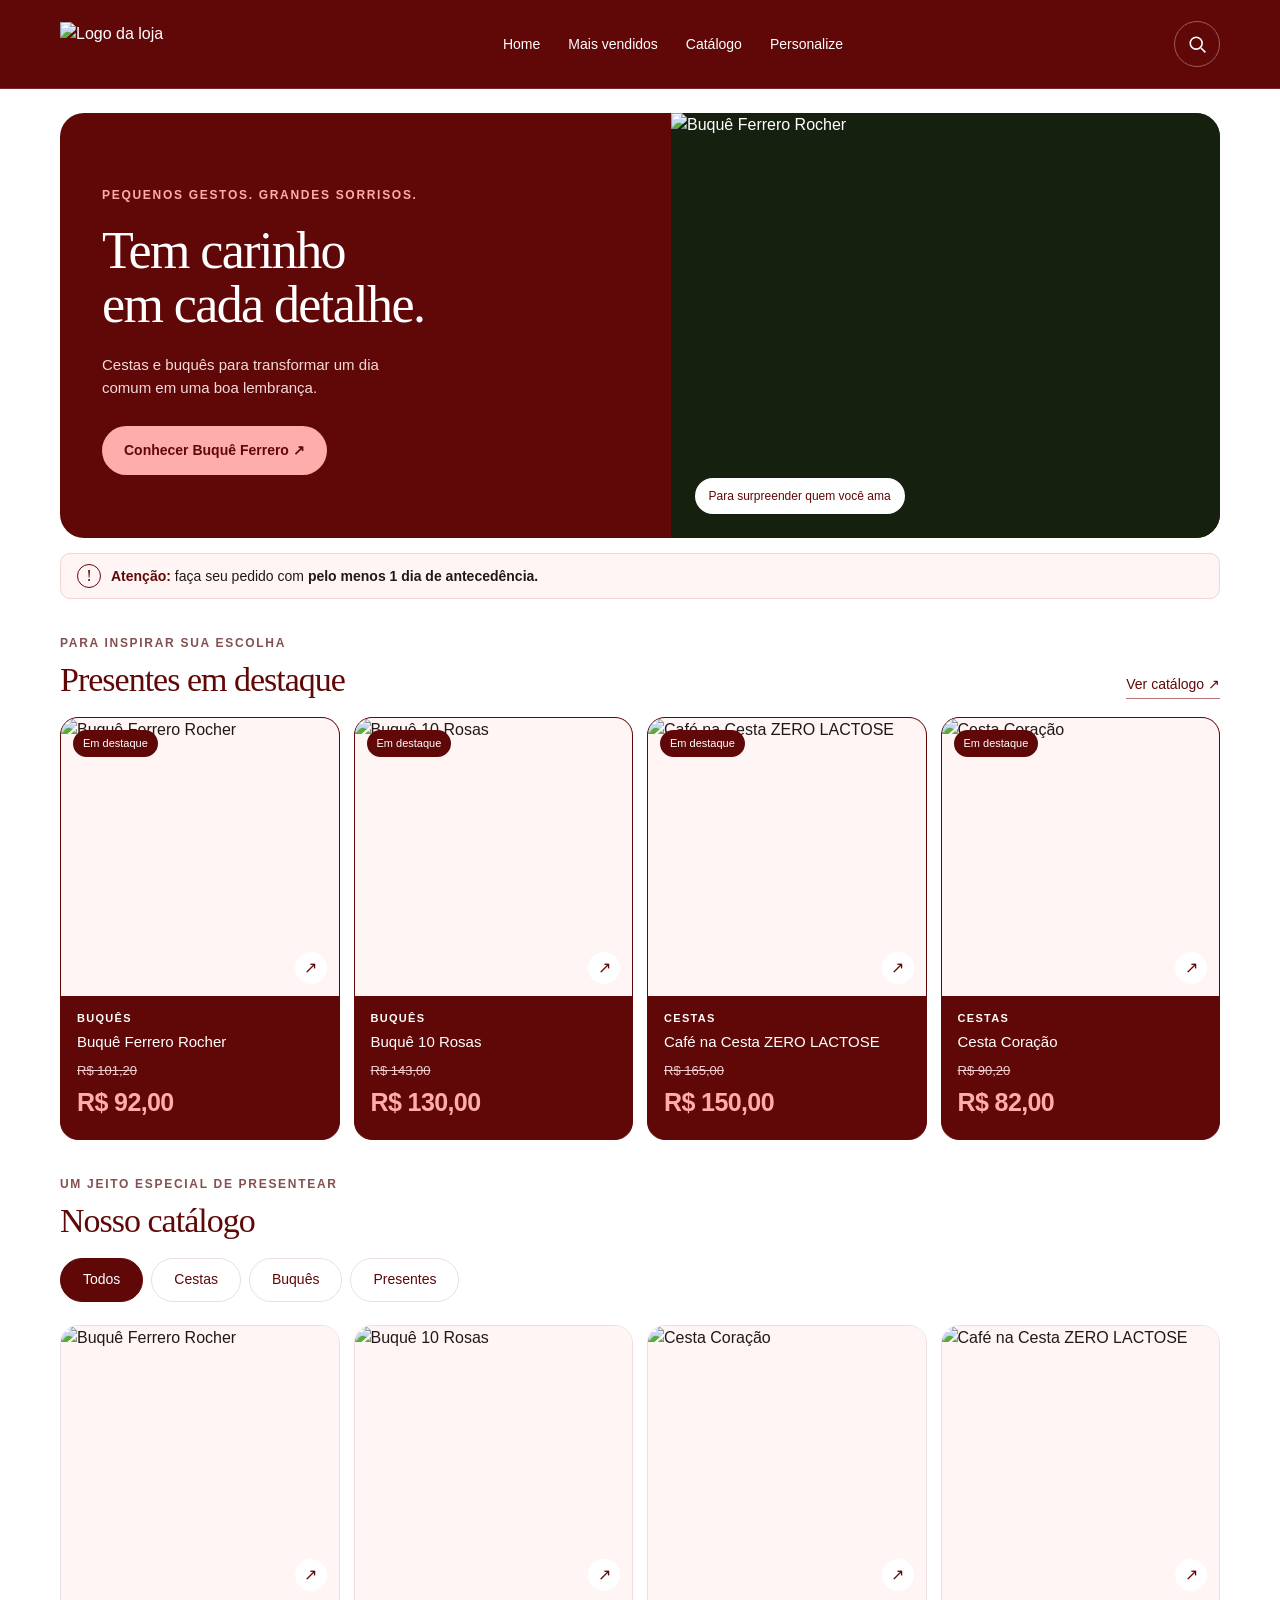
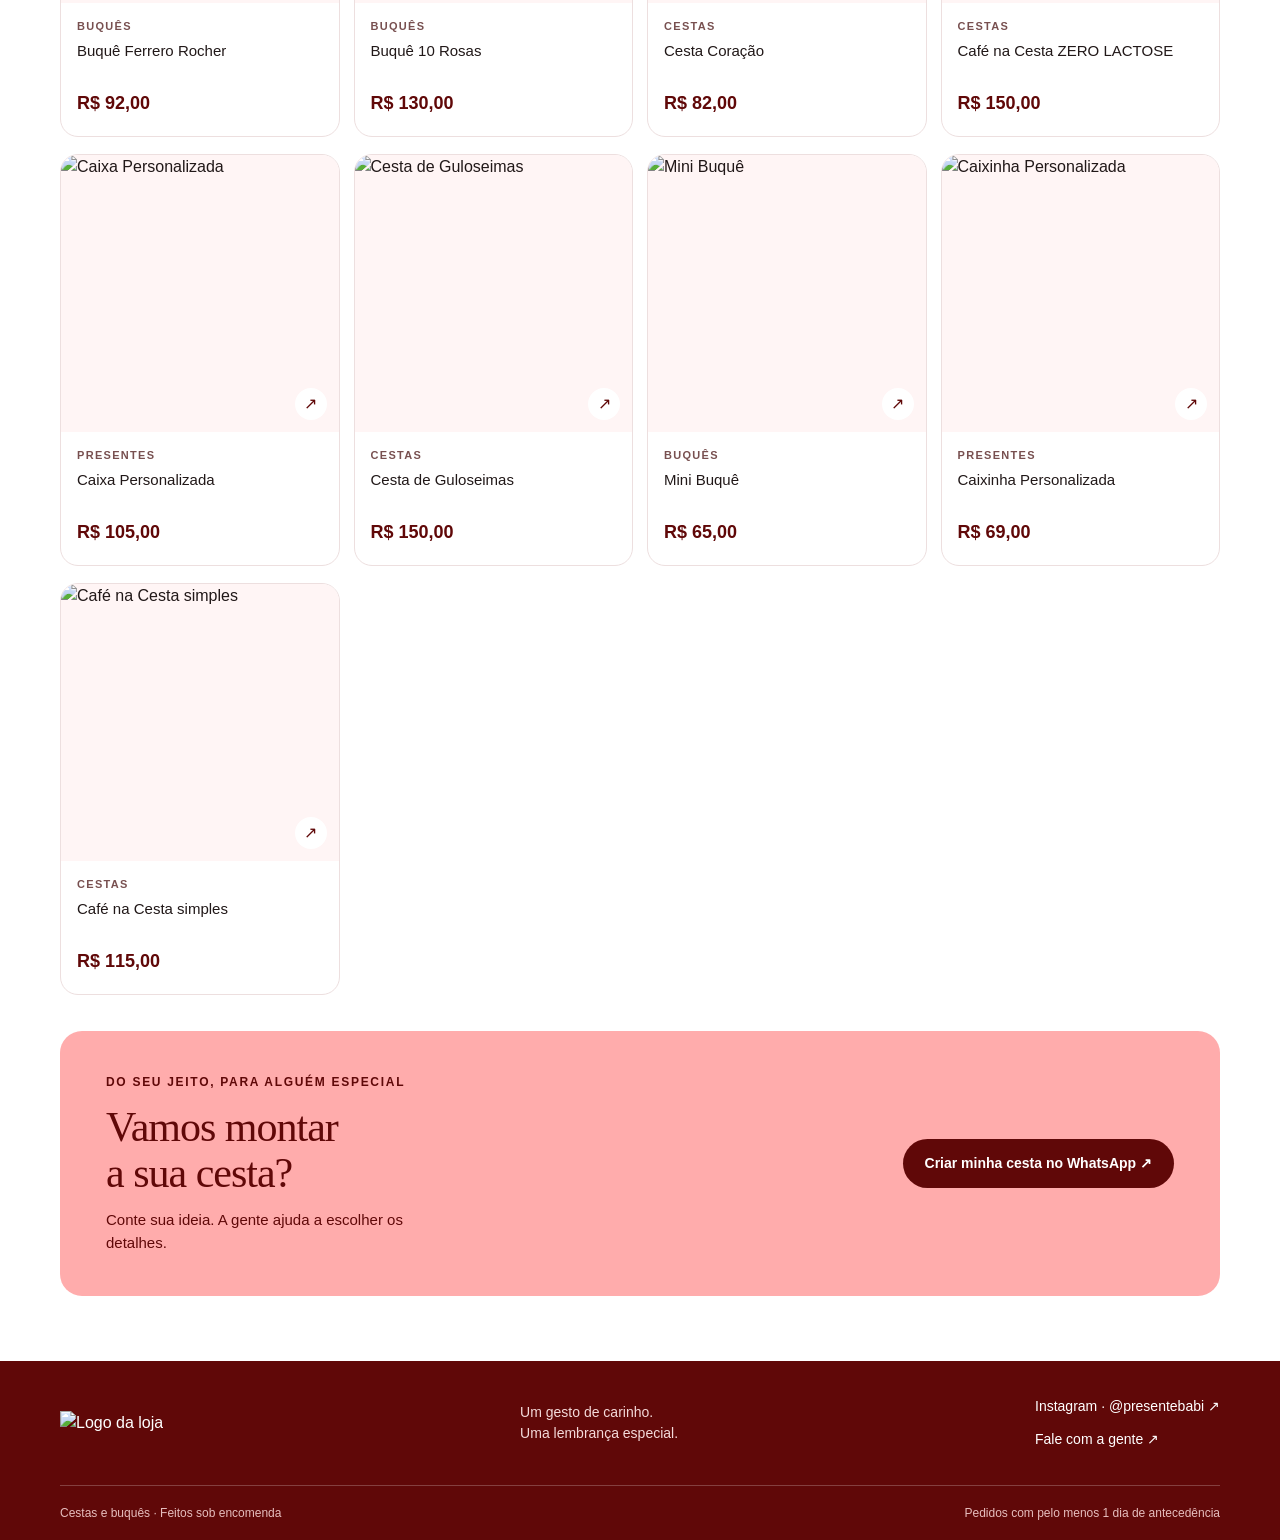
==== index.html @ 9cc2cc39 "Add files via upload" ====
<!doctype html>
<html lang="pt-BR"><head><meta charset="utf-8"><meta name="viewport" content="width=device-width,initial-scale=1"><meta name="theme-color" content="#600808"><title>Cestas e buquês | Um presente especial</title><meta name="description" content="Escolha sua cesta ou buquê e faça seu pedido pelo WhatsApp."><link rel="stylesheet" href="style.css?v=6"><script src="catalog.js?v=7" defer></script><script src="layout.js?v=5" defer></script><script src="motion.js?v=5" defer></script><script src="app.js?v=5" defer></script></head><body>
<div class="intro" aria-hidden="true"><img src="assets/logo.svg" alt=""></div><header></header><main id="home" class="home-main">
<section class="hero" aria-label="Ideias para presentear" aria-roledescription="carrossel">
<article class="slide" aria-label="1 de 2"><div class="hero-copy"><span class="eyebrow">Pequenos gestos. Grandes sorrisos.</span><h1>Tem carinho<br>em cada detalhe.</h1><p>Cestas e buquês para transformar um dia comum em uma boa lembrança.</p><a class="button light" href="produto.html?id=ferrero">Conhecer Buquê Ferrero ↗</a></div><div class="hero-image"><img src="assets/ferrero-real.png" alt="Buquê Ferrero Rocher" width="600" height="600" fetchpriority="high"><span class="image-caption">Para surpreender quem você ama</span></div></article>
<article class="slide" aria-label="2 de 2" hidden><div class="hero-copy"><span class="eyebrow">Uma surpresa cheia de sabor</span><h2>O presente que<br>abraça de longe.</h2><p>Escolha uma cesta e deixe o próximo momento ainda mais especial.</p><a class="button light" href="produto.html?id=guloseimas">Conhecer Cesta de Guloseimas ↗</a></div><div class="hero-image"><img src="assets/guloseimas-real.png" alt="Cesta de Guloseimas" width="600" height="600"><span class="image-caption">Para adoçar um momento especial</span></div></article>
</section>
<aside class="attention"><span class="attention-symbol" aria-hidden="true">!</span><p><strong>Atenção:</strong> faça seu pedido com <b>pelo menos 1 dia de antecedência.</b></p></aside>
<section id="mais-vendidos" class="product-section reveal"><div class="section-heading"><div><span class="eyebrow">Para inspirar sua escolha</span><h2>Presentes em destaque</h2></div><a class="text-link" href="#catalogo">Ver catálogo ↗</a></div><div id="featured" class="catalog"></div></section>
<section id="catalogo" class="product-section reveal"><div class="section-heading"><div><span class="eyebrow">Um jeito especial de presentear</span><h2>Nosso catálogo</h2></div></div><div class="categories" aria-label="Categorias"><button data-category="Todos" aria-pressed="true">Todos</button><button data-category="Cestas" aria-pressed="false">Cestas</button><button data-category="Buquês" aria-pressed="false">Buquês</button><button data-category="Presentes" aria-pressed="false">Presentes</button></div><p id="search-status" class="search-status" aria-live="polite"></p><div id="catalog" class="catalog"></div><div id="empty" class="empty" hidden><h3>Nenhum presente encontrado</h3><p>Tente outro nome ou veja todos os produtos.</p><button id="clear-search" class="button dark">Ver todos</button></div></section>
<section id="personalize" class="personalize reveal"><div><span class="eyebrow">Do seu jeito, para alguém especial</span><h2>Vamos montar<br>a sua cesta?</h2><p>Conte sua ideia. A gente ajuda a escolher os detalhes.</p></div><a class="button dark personal-link" href="https://wa.me/5519983321065">Criar minha cesta no WhatsApp ↗</a></section></main><footer></footer></body></html>
---- style.css ----
:root{--wine:#600808;--pink:#ffacac;--ink:#211818;--line:#eddfdf;--soft:#fff5f5}*{box-sizing:border-box}html{scroll-behavior:smooth;scroll-padding-top:115px}body{margin:0;background:#fff;color:var(--ink);font:16px/1.5 Arial,Helvetica,sans-serif}button,input,textarea{font:inherit}a{color:inherit;text-decoration:none}button{cursor:pointer;border:0}button,a,input,textarea{-webkit-tap-highlight-color:transparent}button:focus-visible,a:focus-visible,input:focus-visible,textarea:focus-visible{outline:3px solid #c95a5a;outline-offset:4px}[hidden]{display:none!important}h1,h2,h3,p{margin:0}h1,h2{font-weight:500;letter-spacing:-1px;line-height:1.12}header{position:sticky;top:0;background:var(--wine);color:white;z-index:20;border-bottom:1px solid #7b2727}.header-inner{max-width:1240px;margin:auto;min-height:88px;padding:18px 40px;display:flex;align-items:center;gap:35px;position:relative}.logo{display:block;width:112px;height:45px}.main-nav{display:flex;align-items:center;justify-content:center;gap:28px;flex:1}.main-nav a{font-size:14px;white-space:nowrap;min-height:44px;display:flex;align-items:center}.search-shell{margin-left:auto;border:1px solid #9e5b5b;border-radius:999px;width:46px;height:46px;display:flex;align-items:center;position:relative;flex-shrink:0;transition:width .3s ease,background .3s;overflow:hidden}.search-shell.expanded{width:260px;background:white;color:var(--wine)}.search-shell input{width:0;min-width:0;flex:1;opacity:0;font-size:14px;color:var(--wine)}.search-shell.expanded input{width:100%;opacity:1}.search-toggle{width:44px;height:44px;border-radius:50%;background:transparent;color:inherit;flex-shrink:0;display:grid;place-items:center}.search-shell:focus-within{outline:2px solid var(--pink);outline-offset:3px}.sr-only{position:absolute;width:1px;height:1px;overflow:hidden;clip-path:inset(50%)}main{max-width:1240px;margin:auto;padding:38px 40px 65px}.home-main{padding-top:24px}.hero{border-radius:24px;background:var(--wine);color:white;overflow:hidden;position:relative}.slide{display:grid;grid-template-columns:1fr 1fr;min-height:425px;animation:banner-in .45s ease}.hero-copy{padding:55px 42px 76px}.eyebrow{display:block;text-transform:uppercase;letter-spacing:1.7px;font-size:12px;font-weight:600}.hero-copy .eyebrow{color:var(--pink);margin-bottom:20px}.hero h1,.hero h2{font-family:Georgia,'Times New Roman',serif;font-size:52px;line-height:1.04;letter-spacing:-1.6px}.hero-copy p{font-size:15px;max-width:325px;color:#f4dada;margin:22px 0 27px}.button{min-height:48px;padding:14px 22px;border-radius:999px;display:inline-flex;align-items:center;justify-content:center;gap:26px;font-size:14px;font-weight:600}.light{background:var(--pink);color:var(--wine)}.dark{background:var(--wine);color:white}.hero-image{position:relative;min-width:0;overflow:hidden;background:#f5eded}.hero-image img{height:100%;width:100%;object-fit:cover;display:block;position:absolute;inset:0}.image-caption{position:absolute;bottom:24px;left:24px;right:24px;width:fit-content;background:#fff;color:var(--wine);font-size:12px;padding:9px 14px;border-radius:999px}.carousel-controls{position:absolute;left:42px;bottom:22px;display:flex;align-items:center;gap:35px}.slide-dots{display:flex;gap:5px}.slide-dots button{width:34px;height:34px;background:transparent;position:relative}.slide-dots button:after{content:'';position:absolute;left:8px;right:8px;height:5px;top:15px;border-radius:9px;background:#a76363}.slide-dots button[aria-pressed=true]:after{background:var(--pink);left:2px;right:2px}.carousel-actions{display:flex;gap:8px}.carousel-actions button{color:white;border:1px solid #995757;border-radius:50%;width:34px;height:34px;background:transparent}.attention{display:flex;align-items:center;gap:16px;padding:22px 27px;background:var(--soft);border:1px solid #f3d4d4;border-radius:16px;margin-top:22px}.attention-symbol{display:grid;place-items:center;width:38px;height:38px;flex-shrink:0;border:1px solid var(--wine);border-radius:50%;font:24px Georgia;color:var(--wine)}.attention strong{font-size:15px;color:var(--wine)}.attention p{font-size:14px;margin-top:3px}.attention-tag{font-size:12px;color:var(--wine);margin-left:auto;padding:7px 12px;border-radius:99px;border:1px solid #e5baba;white-space:nowrap}.product-section{padding-top:58px}.section-heading{display:flex;align-items:flex-end;justify-content:space-between;gap:20px;margin-bottom:25px}.section-heading .eyebrow{color:#855050;margin-bottom:9px}.section-heading h2{font-family:Georgia,serif;font-size:34px;color:var(--wine)}.text-link{font-size:14px;white-space:nowrap;padding-bottom:3px;border-bottom:1px solid #b57373;color:var(--wine)}.catalog{display:grid;grid-template-columns:repeat(4,minmax(0,1fr));gap:30px 22px}.card{display:block;min-width:0;border:1px solid var(--line);border-radius:18px;overflow:hidden;background:white;transition:transform .23s ease,box-shadow .23s ease,border-color .23s ease}.card-media{position:relative;overflow:hidden;aspect-ratio:1;background:var(--soft)}.card img{display:block;width:100%;height:100%;object-fit:cover;transition:transform .4s ease}.card-badge{position:absolute;top:12px;left:12px;background:white;color:var(--wine);border-radius:999px;padding:5px 10px;font-size:11px}.card-arrow{position:absolute;right:12px;bottom:12px;width:32px;height:32px;border-radius:50%;display:grid;place-items:center;background:white;color:var(--wine)}.card-info{padding:15px 16px 19px}.card .eyebrow{font-size:11px;letter-spacing:1.3px;color:#785050;margin-bottom:5px}.card h3{font-size:15px;line-height:1.4;font-weight:500;min-height:42px}.price{color:var(--wine);font-size:18px;font-weight:600;margin-top:8px}.categories{display:flex;flex-wrap:wrap;gap:8px;margin-bottom:23px}.categories button{padding:10px 22px;border:1px solid var(--line);border-radius:999px;min-height:44px;background:white;color:var(--wine);font-size:14px}.categories button[aria-pressed=true]{background:var(--wine);border-color:var(--wine);color:white}.demo-note{font-size:12px;color:#856c6c}.search-status{font-size:14px;margin-bottom:14px}.search-status:empty{display:none}.empty{text-align:center;padding:50px 20px;background:var(--soft);border-radius:16px}.empty p{margin:10px 0 20px}.personalize{background:var(--pink);padding:42px 46px;border-radius:22px;display:flex;align-items:center;justify-content:space-between;gap:30px;margin-top:58px;color:var(--wine)}.personalize h2{font:42px/1.1 Georgia,serif;letter-spacing:-1px;margin:13px 0}.personalize p{font-size:15px;max-width:330px}.personalize .eyebrow{font-size:12px}.shop-footer{background:var(--wine);color:white;padding:0 40px}.footer-inner,.footer-bottom{max-width:1160px;margin:auto;display:flex;justify-content:space-between;align-items:center;gap:24px}.footer-inner{padding:35px 0}.footer-inner p{font-size:14px;color:#f4dada}.footer-inner a:last-child{font-size:14px}.footer-bottom{padding:18px 0;border-top:1px solid #844040;color:#e6bebe;font-size:12px}.intro{position:fixed;inset:0;background:var(--wine);display:grid;place-items:center;z-index:100;pointer-events:none;animation:intro-exit .6s cubic-bezier(.7,0,.2,1) .8s forwards}.intro img{width:230px;height:auto;animation:intro-logo 1.4s cubic-bezier(.7,0,.2,1) forwards}@keyframes intro-logo{0%{opacity:0;transform:translateY(20px) scale(.94)}25%,58%{opacity:1;transform:translateY(0) scale(1)}100%{opacity:0;transform:translateY(-35vh) scale(.5)}}@keyframes intro-exit{80%{opacity:1}100%{transform:translateY(-100%);visibility:hidden;opacity:0}}@keyframes banner-in{from{opacity:.45}to{opacity:1}}.will-reveal{opacity:0;transform:translateY(24px);transition:opacity .6s ease,transform .6s ease}.will-reveal.in-view{opacity:1;transform:none}.product-layout{display:grid;grid-template-columns:minmax(0,1fr) minmax(0,1fr);gap:60px}.detail-photo{width:100%;aspect-ratio:1;object-fit:cover;border-radius:20px}.product-summary .eyebrow{margin:22px 0 8px;color:#895c5c}.product-summary h1{font:36px/1.15 Georgia,serif;color:var(--wine)}.product-summary .price{font-size:27px;margin:13px 0}.order{border:1px solid var(--line);border-radius:20px;padding:28px}.order h2{font:30px Georgia,serif;color:var(--wine)}.notice{background:var(--soft);border:1px solid var(--pink);border-left:4px solid var(--wine);border-radius:10px;padding:14px;font-size:14px;margin:20px 0 25px;color:var(--wine)}label{display:block;font-size:14px;margin-bottom:7px}label span{font-size:12px;color:#856c6c}form input:not([type=radio]),textarea{width:100%;min-width:0;border:1px solid #d9caca;border-radius:10px;padding:12px;min-height:48px;background:#fff;color:var(--ink)}form>input,form>#delivery{margin-bottom:20px}fieldset{padding:0;border:0;margin:0 0 22px}legend{font-size:14px;margin-bottom:10px}.options{display:flex;gap:10px}.options label{border:1px solid #d9caca;border-radius:10px;padding:12px 10px;flex:1;display:flex;align-items:center;gap:8px;margin:0;cursor:pointer}.options label:has(:checked){background:var(--soft);border-color:var(--wine)}input[type=radio]{accent-color:var(--wine);width:17px;height:17px;flex-shrink:0}.date-time{display:grid;grid-template-columns:1fr 1fr;gap:14px}.submit{border-radius:999px;background:var(--wine);color:white;padding:15px 18px;width:100%;display:flex;justify-content:space-between;gap:12px}.error{font-size:14px;color:#a01818;margin:12px 0}.fine-print{font-size:12px;color:#856c6c;margin-top:12px;text-align:center}.back{font-size:14px}.search-shell input#search{border:0;border-radius:0;min-height:0;height:42px;background:transparent;padding:0;margin:0;box-shadow:none;outline:0}.search-shell.expanded input#search{padding-left:17px}
@media(hover:hover) and (pointer:fine){.card:hover{transform:translateY(-7px);box-shadow:0 15px 28px #60080814;border-color:#d29797}.card:hover img{transform:scale(1.045)}.main-nav a:hover{color:var(--pink)}}
@media(max-width:1100px){.header-inner{gap:20px}.main-nav{gap:18px}.search-shell.expanded{position:absolute;right:40px;width:310px;box-shadow:0 0 0 10px var(--wine)}.hero-copy{padding-left:30px;padding-right:25px}.hero h1,.hero h2{font-size:45px}.carousel-controls{left:30px}.catalog{gap:20px 16px}.card-info{padding:13px}.personalize{padding:35px}.product-layout{gap:30px}}
@media(max-width:760px){html{scroll-padding-top:135px}.header-inner{padding:12px 18px 0;min-height:114px;flex-wrap:wrap;gap:6px 15px;justify-content:space-between}.logo{width:94px;height:38px}.main-nav{order:3;width:100%;flex-basis:100%;justify-content:space-between;gap:8px}.main-nav a{font-size:12px;min-height:43px}.search-shell{width:42px;height:42px}.search-toggle{width:40px;height:40px}.search-shell.expanded{width:min(270px,calc(100vw - 36px));right:18px;top:10px;z-index:2}.brand{margin-right:auto}main{padding:24px 16px 40px}.home-main{padding-top:16px}.hero{border-radius:18px}.slide{grid-template-columns:1fr;min-height:0}.hero-copy{padding:29px 25px 25px}.hero-copy .eyebrow{font-size:11px;margin-bottom:15px}.hero h1,.hero h2{font-size:40px;letter-spacing:-1px}.hero-copy p{font-size:14px;margin:16px 0 20px;max-width:290px}.hero-image{height:225px}.hero-image img{object-position:center 45%}.image-caption{bottom:14px;left:16px;font-size:11px;padding:7px 11px}.carousel-controls{position:static;justify-content:space-between;padding:13px 20px}.carousel-actions button{width:40px;height:40px}.hero .button{font-size:13px;padding:12px 18px;min-height:44px}.attention{padding:16px;gap:12px;margin-top:16px;border-radius:14px}.attention-symbol{width:31px;height:31px;font-size:20px}.attention strong{font-size:14px;line-height:1.3;display:block}.attention p{font-size:13px;line-height:1.5;margin-top:5px}.attention-tag{display:none}.product-section{padding-top:36px}.section-heading{gap:12px;margin-bottom:20px;align-items:center}.section-heading .eyebrow{font-size:11px;letter-spacing:1px;margin-bottom:7px}.section-heading h2{font-size:27px}.text-link{font-size:12px}.catalog{grid-template-columns:repeat(2,minmax(0,1fr));gap:17px 12px}.card{border-radius:14px}.card-info{padding:12px 11px 14px}.card h3{font-size:14px;min-height:39px}.card .eyebrow{font-size:11px}.price{font-size:17px;margin-top:6px}.card-badge{font-size:11px;top:8px;left:8px;padding:4px 8px}.card-arrow{width:27px;height:27px;right:8px;bottom:8px}.categories{gap:6px;margin-bottom:18px}.categories button{padding:9px 15px;font-size:13px}.demo-note{font-size:12px}.personalize{padding:27px 23px;border-radius:18px;display:block;margin-top:36px}.personalize h2{font-size:36px}.personalize .button{margin-top:23px;width:100%;gap:12px;font-size:13px}.personalize p{font-size:14px}.shop-footer{padding:0 20px}.footer-inner{flex-wrap:wrap;padding:28px 0;gap:20px}.footer-inner p{font-size:13px}.footer-inner a:last-child{width:100%;font-size:14px}.footer-bottom{align-items:flex-start;flex-direction:column;gap:5px;font-size:12px}.product-layout{grid-template-columns:1fr;gap:26px}.product-summary h1{font-size:30px}.order{padding:21px 17px}.detail-photo{max-height:460px}.options label{font-size:13px}.intro img{width:180px}.date-time{gap:10px}}
@media(max-width:350px){.hero h1,.hero h2{font-size:35px}.hero-copy{padding-left:20px;padding-right:20px}.section-heading{align-items:flex-start;flex-direction:column;gap:10px}.main-nav a{font-size:11px}.date-time{grid-template-columns:1fr}.options{flex-direction:column}.categories button{padding:9px 11px}.card h3{font-size:14px}}
@media(prefers-reduced-motion:reduce){html{scroll-behavior:auto}*,*:before,*:after{animation:none!important;transition:none!important}.intro{display:none}.will-reveal{opacity:1;transform:none}.card:hover,.card:hover img{transform:none}}

/* Compact composition and animated product entrance. */
.hero-copy{padding-bottom:45px}.catalog{gap:17px 14px}.product-section{padding-top:35px}.section-heading{margin-bottom:18px}.personalize{margin-top:36px}.attention{padding:10px 16px;gap:10px;margin-top:15px;border-radius:10px}.attention-symbol{width:24px;height:24px;font-size:17px}.attention p{margin:0;font-size:14px}.attention strong{font-size:14px;display:inline}.featured-card{background:var(--wine);border-color:var(--wine)}.featured-card h3,.featured-card .eyebrow{color:white}.featured-card .price{color:var(--pink);font-size:25px;font-weight:700;margin-top:3px;letter-spacing:-.6px}.reference-price{font-size:11px;color:#f2cece;margin-top:9px;line-height:1.5}.reference-price s{font-size:13px}.featured-card .card-badge{background:var(--wine);color:#fff}.featured-card .card-info{padding-top:14px;padding-bottom:17px}.featured-card h3{min-height:0}.footer-social{display:flex;flex-direction:column;gap:12px;font-size:14px}.footer-social a{width:auto!important}.intro{display:grid;animation:none!important;visibility:visible;transform:none}.intro img{animation:none!important}.motion-ready{opacity:0;transform:translateY(32px);transition:opacity .7s ease var(--reveal-delay,0ms),transform .7s cubic-bezier(.2,.7,.2,1) var(--reveal-delay,0ms),box-shadow .25s,border-color .25s}.motion-ready.motion-visible{opacity:1;transform:translateY(0)}.slide .hero-copy>*{animation:copy-enter .7s ease both}.slide .hero-copy p{animation-delay:.12s}.slide .hero-copy .button{animation-delay:.2s}.slide .hero-image img{animation:photo-enter 1s ease both}.button{transition:transform .25s,box-shadow .25s}.main-nav a{transition:color .2s}@keyframes copy-enter{from{opacity:0;transform:translateY(16px)}to{opacity:1;transform:none}}@keyframes photo-enter{from{opacity:.4;transform:scale(1.04)}to{opacity:1;transform:scale(1)}}@media(hover:hover) and (pointer:fine){.card.motion-visible:hover{transform:translateY(-6px);box-shadow:0 14px 24px #60080825}.button:hover{transform:translateY(-2px);box-shadow:0 7px 18px #60080822}.featured-card:hover{border-color:#a73333}}@media(max-width:760px){.hero-copy{padding-bottom:25px}.catalog{gap:12px 10px}.product-section{padding-top:27px}.attention{padding:9px 11px;align-items:center}.attention p,.attention strong{font-size:12px}.attention-symbol{width:22px;height:22px}.featured-card .price{font-size:22px}.reference-price span{display:block}.card-info{padding:10px}.featured-card .card-info{padding:12px 10px}.footer-social{width:100%;gap:12px}.personalize{margin-top:28px}}
@media(prefers-reduced-motion:reduce){.intro{display:grid}.motion-ready{opacity:0;transform:none;transition:opacity .45s ease!important}.motion-ready.motion-visible{opacity:1}.slide{animation:banner-in .4s ease!important}}

/* Product photography and narrow-screen layout. */
img{max-width:100%}.card-media{aspect-ratio:3/4;background:#15200f}.card img{object-fit:contain}.hero .slide{grid-template-columns:minmax(0,1fr) minmax(0,.9fr);min-height:510px}.hero-image{background:#15200f}.hero-image img{object-fit:contain;object-position:center}.hero-copy{min-width:0;align-self:center}.hero-copy .button{max-width:100%;white-space:normal;text-align:center}.image-caption{max-width:calc(100% - 48px);white-space:normal}.detail-photo{aspect-ratio:auto;height:auto;max-height:720px;object-fit:contain;background:#15200f}.card-info,.section-heading>div,.personalize>div,.order,.product-summary{min-width:0}.card h3,.personalize h2,.section-heading h2{overflow-wrap:anywhere}.footer-social{min-width:0;overflow-wrap:anywhere}.reference-price{min-height:20px}.personalize .button{white-space:normal;text-align:center;flex-shrink:1}input,textarea{max-width:100%}@media(max-width:760px){.hero .slide{grid-template-columns:minmax(0,1fr);min-height:0}.hero-image{height:auto;aspect-ratio:3/4;min-height:0}.hero-image img{object-position:center}.hero-copy{padding:25px 22px}.hero h1,.hero h2{font-size:clamp(32px,9vw,40px)}.image-caption{position:absolute;left:12px;right:12px;bottom:12px;max-width:calc(100% - 24px);font-size:12px}.main-nav{flex-wrap:wrap;gap:0 12px}.main-nav a{font-size:12px}.section-heading{flex-wrap:wrap}.section-heading h2{font-size:clamp(24px,6.8vw,28px)}.detail-photo{max-height:none}.card-badge{max-width:calc(100% - 16px);white-space:normal}.card h3{min-height:40px}.options{flex-wrap:wrap}.options label{min-width:135px}.date-time{grid-template-columns:repeat(2,minmax(0,1fr))}.order input,.order textarea{font-size:16px}.footer-inner>p{max-width:100%}}@media(max-width:370px){.date-time{grid-template-columns:1fr}.main-nav{gap:0 8px}.main-nav a{font-size:11px}.categories button{padding-inline:11px}.card-info{padding:10px 8px}.featured-card .price{font-size:21px}}

/* Compact catalog crops; full photograph on product detail. */
.card-media{aspect-ratio:1;background:var(--soft)}.card img{object-fit:cover;object-position:center 58%}.hero-image img{object-fit:cover;object-position:center 58%}.hero .slide{min-height:425px}.detail-photo{object-fit:contain;aspect-ratio:auto;height:auto;background:transparent}
@media(max-width:760px){.hero .slide{min-height:0}.hero-image{height:225px;aspect-ratio:auto}.hero-image img{object-fit:cover;object-position:center 57%}.card-media{aspect-ratio:1}.detail-photo{height:auto;max-height:none}}
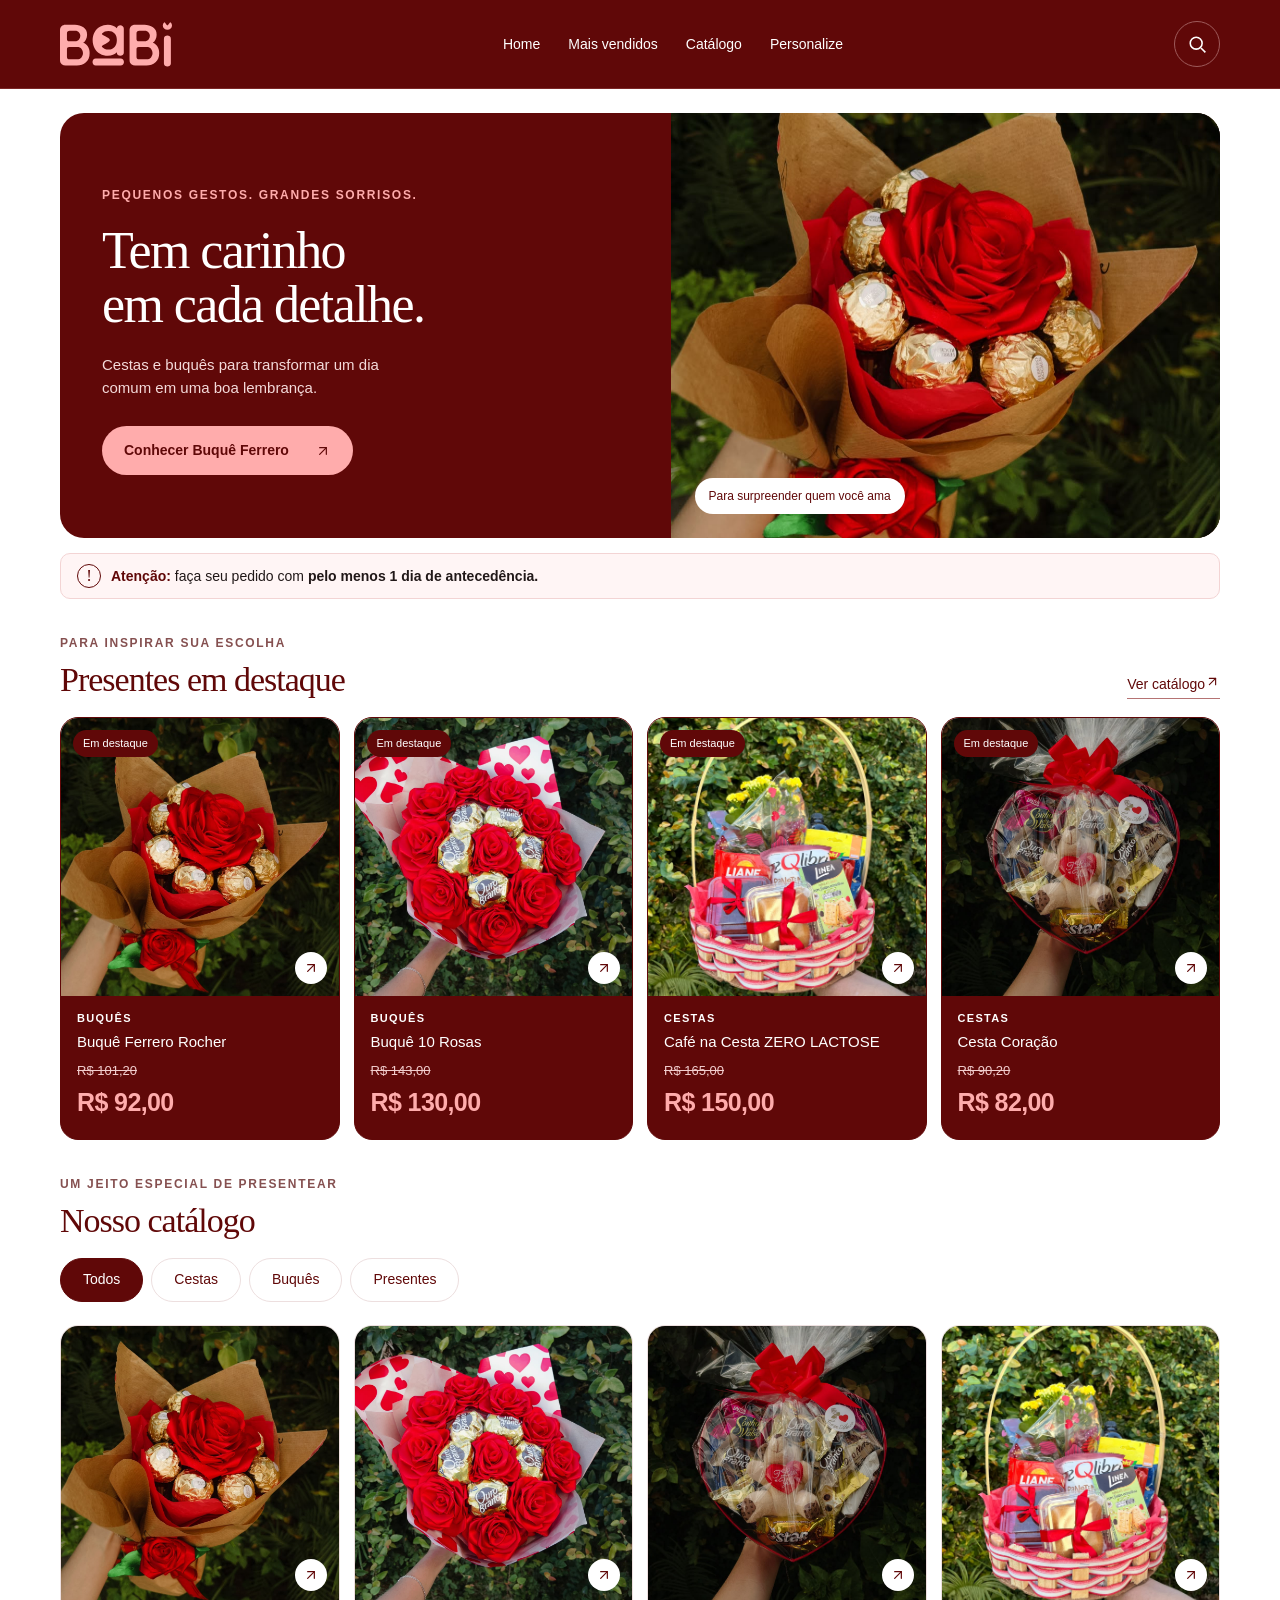
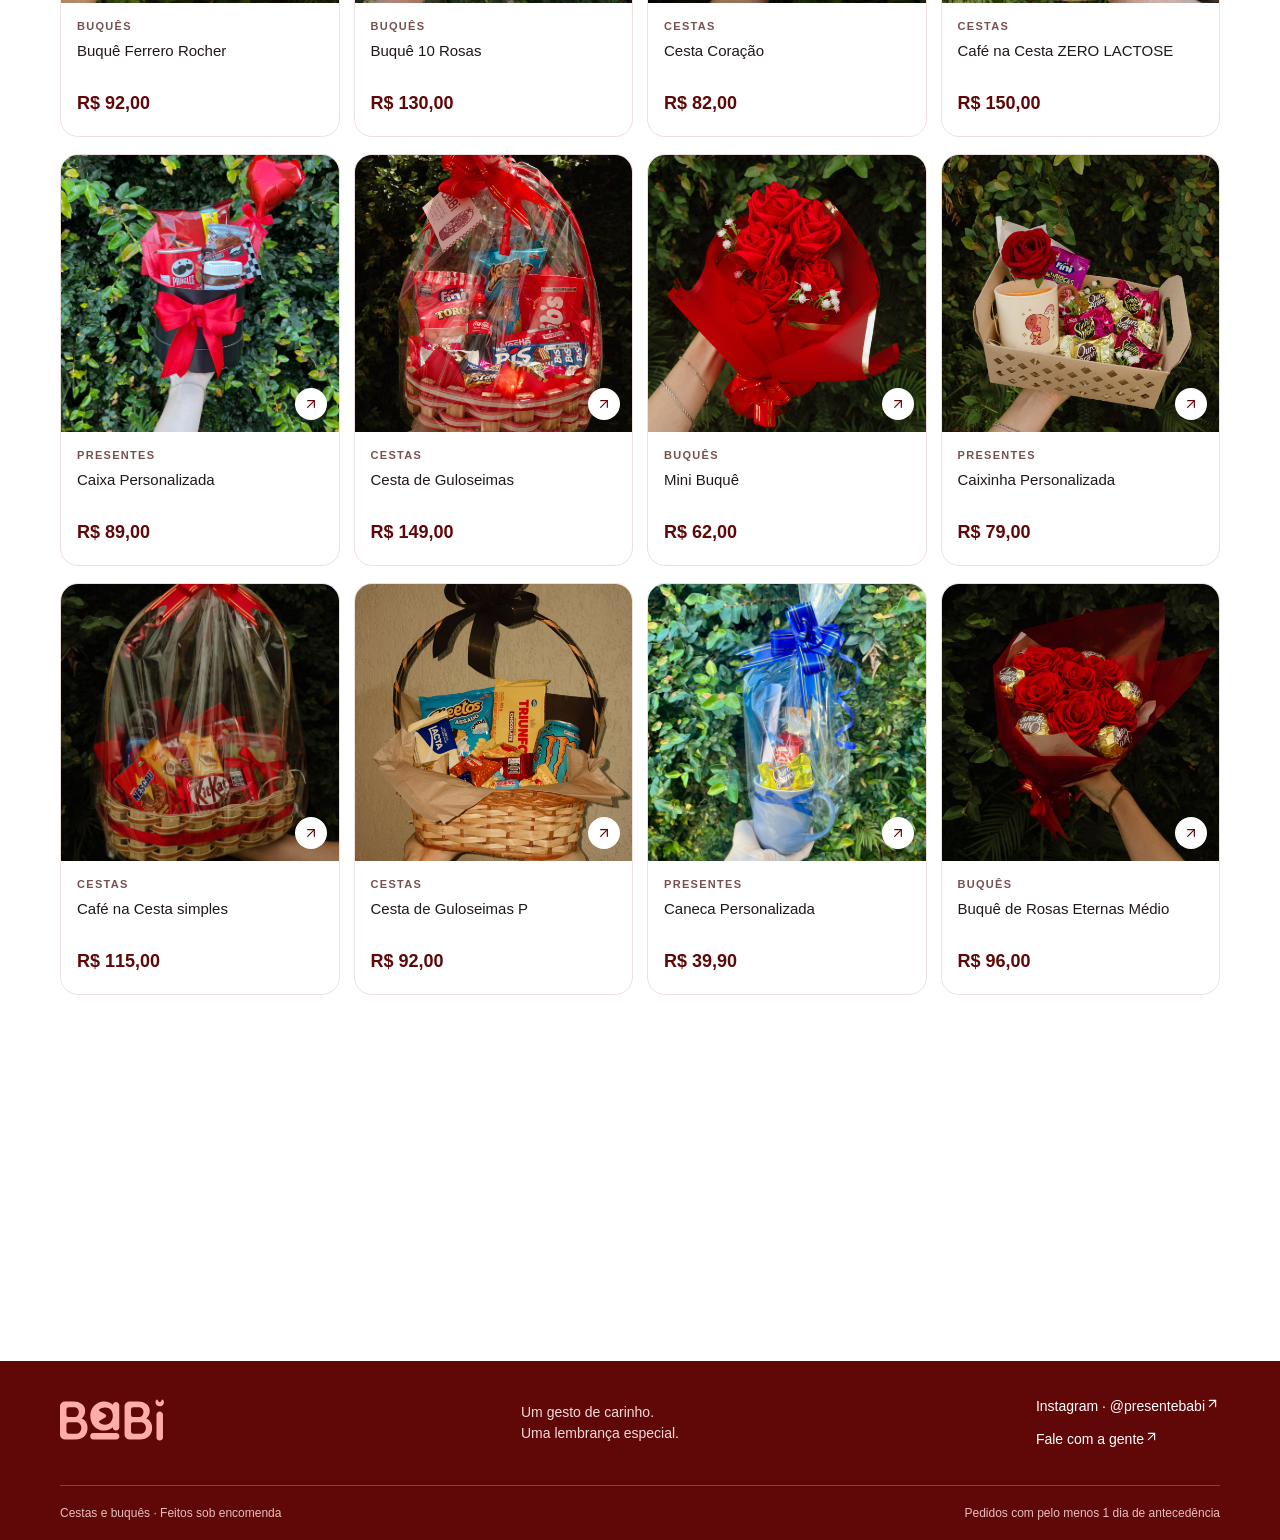
==== commit e511a3be: "Remove setas em texto e usa ícones SVG na home" ====
--- a/index.html
+++ b/index.html
@@ -1,12 +1,11 @@
 <!doctype html>
-<html lang="pt-BR"><head><meta charset="utf-8"><meta name="viewport" content="width=device-width,initial-scale=1"><meta name="theme-color" content="#600808"><title>Cestas e buquês | Um presente especial</title><meta name="description" content="Escolha sua cesta ou buquê e faça seu pedido pelo WhatsApp."><link rel="stylesheet" href="style.css?v=6"><script src="catalog.js?v=7" defer></script><script src="layout.js?v=5" defer></script><script src="motion.js?v=5" defer></script><script src="app.js?v=5" defer></script></head><body>
+<html lang="pt-BR"><head><meta charset="utf-8"><meta name="viewport" content="width=device-width,initial-scale=1"><meta name="theme-color" content="#600808"><title>Cestas e buquês | Um presente especial</title><meta name="description" content="Escolha sua cesta ou buquê e faça seu pedido pelo WhatsApp."><link rel="stylesheet" href="style.css?v=7"><script src="catalog.js?v=8" defer></script><script src="layout.js?v=6" defer></script><script src="motion.js?v=5" defer></script><script src="app.js?v=6" defer></script></head><body>
 <div class="intro" aria-hidden="true"><img src="assets/logo.svg" alt=""></div><header></header><main id="home" class="home-main">
 <section class="hero" aria-label="Ideias para presentear" aria-roledescription="carrossel">
-<article class="slide" aria-label="1 de 2"><div class="hero-copy"><span class="eyebrow">Pequenos gestos. Grandes sorrisos.</span><h1>Tem carinho<br>em cada detalhe.</h1><p>Cestas e buquês para transformar um dia comum em uma boa lembrança.</p><a class="button light" href="produto.html?id=ferrero">Conhecer Buquê Ferrero ↗</a></div><div class="hero-image"><img src="assets/ferrero-real.png" alt="Buquê Ferrero Rocher" width="600" height="600" fetchpriority="high"><span class="image-caption">Para surpreender quem você ama</span></div></article>
-<article class="slide" aria-label="2 de 2" hidden><div class="hero-copy"><span class="eyebrow">Uma surpresa cheia de sabor</span><h2>O presente que<br>abraça de longe.</h2><p>Escolha uma cesta e deixe o próximo momento ainda mais especial.</p><a class="button light" href="produto.html?id=guloseimas">Conhecer Cesta de Guloseimas ↗</a></div><div class="hero-image"><img src="assets/guloseimas-real.png" alt="Cesta de Guloseimas" width="600" height="600"><span class="image-caption">Para adoçar um momento especial</span></div></article>
+<article class="slide" aria-label="1 de 2"><div class="hero-copy"><span class="eyebrow">Pequenos gestos. Grandes sorrisos.</span><h1>Tem carinho<br>em cada detalhe.</h1><p>Cestas e buquês para transformar um dia comum em uma boa lembrança.</p><a class="button light" href="produto.html?id=ferrero"><span>Conhecer Buquê Ferrero</span><svg class="link-icon" viewBox="0 0 24 24" width="16" height="16" fill="none" stroke="currentColor" stroke-width="1.8" stroke-linecap="round" stroke-linejoin="round" aria-hidden="true"><path d="M7 17 17 7"/><path d="M7 7h10v10"/></svg></a></div><div class="hero-image"><img src="assets/ferrero-real.png" alt="Buquê Ferrero Rocher" width="600" height="600" fetchpriority="high"><span class="image-caption">Para surpreender quem você ama</span></div></article>
+<article class="slide" aria-label="2 de 2" hidden><div class="hero-copy"><span class="eyebrow">Uma surpresa cheia de sabor</span><h2>O presente que<br>abraça de longe.</h2><p>Escolha uma cesta e deixe o próximo momento ainda mais especial.</p><a class="button light" href="produto.html?id=guloseimas"><span>Conhecer Cesta de Guloseimas</span><svg class="link-icon" viewBox="0 0 24 24" width="16" height="16" fill="none" stroke="currentColor" stroke-width="1.8" stroke-linecap="round" stroke-linejoin="round" aria-hidden="true"><path d="M7 17 17 7"/><path d="M7 7h10v10"/></svg></a></div><div class="hero-image"><img src="assets/guloseimas-real.png" alt="Cesta de Guloseimas" width="600" height="600"><span class="image-caption">Para adoçar um momento especial</span></div></article>
 </section>
 <aside class="attention"><span class="attention-symbol" aria-hidden="true">!</span><p><strong>Atenção:</strong> faça seu pedido com <b>pelo menos 1 dia de antecedência.</b></p></aside>
-<section id="mais-vendidos" class="product-section reveal"><div class="section-heading"><div><span class="eyebrow">Para inspirar sua escolha</span><h2>Presentes em destaque</h2></div><a class="text-link" href="#catalogo">Ver catálogo ↗</a></div><div id="featured" class="catalog"></div></section>
+<section id="mais-vendidos" class="product-section reveal"><div class="section-heading"><div><span class="eyebrow">Para inspirar sua escolha</span><h2>Presentes em destaque</h2></div><a class="text-link" href="#catalogo"><span>Ver catálogo</span><svg class="link-icon" viewBox="0 0 24 24" width="15" height="15" fill="none" stroke="currentColor" stroke-width="1.8" stroke-linecap="round" stroke-linejoin="round" aria-hidden="true"><path d="M7 17 17 7"/><path d="M7 7h10v10"/></svg></a></div><div id="featured" class="catalog"></div></section>
 <section id="catalogo" class="product-section reveal"><div class="section-heading"><div><span class="eyebrow">Um jeito especial de presentear</span><h2>Nosso catálogo</h2></div></div><div class="categories" aria-label="Categorias"><button data-category="Todos" aria-pressed="true">Todos</button><button data-category="Cestas" aria-pressed="false">Cestas</button><button data-category="Buquês" aria-pressed="false">Buquês</button><button data-category="Presentes" aria-pressed="false">Presentes</button></div><p id="search-status" class="search-status" aria-live="polite"></p><div id="catalog" class="catalog"></div><div id="empty" class="empty" hidden><h3>Nenhum presente encontrado</h3><p>Tente outro nome ou veja todos os produtos.</p><button id="clear-search" class="button dark">Ver todos</button></div></section>
-<section id="personalize" class="personalize reveal"><div><span class="eyebrow">Do seu jeito, para alguém especial</span><h2>Vamos montar<br>a sua cesta?</h2><p>Conte sua ideia. A gente ajuda a escolher os detalhes.</p></div><a class="button dark personal-link" href="https://wa.me/5519983321065">Criar minha cesta no WhatsApp ↗</a></section></main><footer></footer></body></html>
-
+<section id="personalize" class="personalize reveal"><div><span class="eyebrow">Do seu jeito, para alguém especial</span><h2>Vamos montar<br>a sua cesta?</h2><p>Conte sua ideia. A gente ajuda a escolher os detalhes.</p></div><a class="button dark personal-link" href="https://wa.me/5519983321065"><span>Criar minha cesta no WhatsApp</span><svg class="link-icon" viewBox="0 0 24 24" width="16" height="16" fill="none" stroke="currentColor" stroke-width="1.8" stroke-linecap="round" stroke-linejoin="round" aria-hidden="true"><path d="M7 17 17 7"/><path d="M7 7h10v10"/></svg></a></section></main><footer></footer></body></html>
